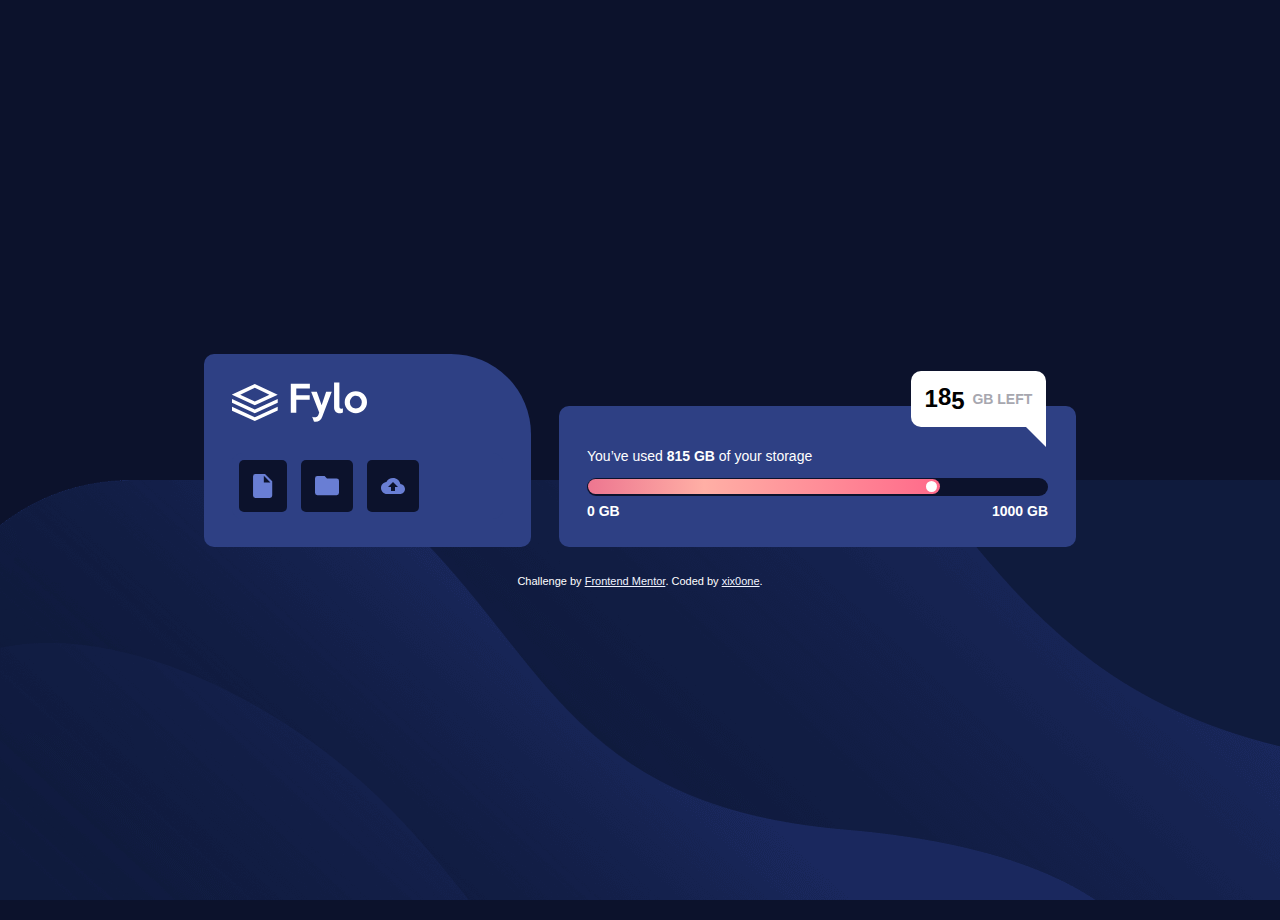
==== fylo-data-storage-component-master/index.html @ e4f8ab2f "add data storage" ====
<!DOCTYPE html>
<html lang="en">
  <head>
    <meta charset="UTF-8">
    <meta name="viewport" content="width=device-width, initial-scale=1.0">
    <link rel="icon" type="image/png" sizes="32x32" href="./images/favicon-32x32.png">
    <link rel="stylesheet" type="text/css" href="style.css">
    <title>Fylo data storage component</title>
    <style>

    </style>
  </head>
  <body>
    <main>

        <div>
          <img src="images/logo.svg" alt="logo">
          <div class="icons">
            <p><img src="images/icon-document.svg" alt="icon document"></p>
            <p><img src="images/icon-folder.svg" alt="icon folder"></p>
            <p><img src="images/icon-upload.svg" alt="icon upload"></p>
          </div>
        </div>

        <div>
          <p>You’ve used <span>815 GB</span> of your storage</p>
          <p class="absolute-panel">
            <span class="numbers">
              1<span>8</span><span>5</span>
            </span>
            &nbsp;&nbsp;
            <span>GB LEFT</span>
          </p>
          <div class="scroll-color">
            <div><span class="point"></span></div>
          </div>
          <div class="bottom-panel">
            <p><span>0 GB</span></p>
            <p><span>1000 GB</span></p>
          </div>
        </div>
    
    </main> 
    <footer>
      <div class="attribution">
        Challenge by <a href="https://www.frontendmentor.io?ref=challenge" target="_blank">Frontend Mentor</a>. 
        Coded by <a href="https://github.com/xix0one">xix0one</a>.
      </div>
    </footer>

  </body>
</html>
---- fylo-data-storage-component-master/style.css ----
@font-face {
    font-family: 'Raleway';
    src: url(https://fonts.google.com/specimen/Raleway);
}

* {
    padding: 0;
    margin: 0;
}

html {
    font-family: 'Raleway', sans-serif;
    font-size: 14px;
    font-weight: 400;
    color: white;
    background: url(images/bg-desktop.png) no-repeat bottom hsl(229, 57%, 11%);
    height: 100%;
}

main {
    display: flex;
    justify-content: center;
    align-items: end;
}

body {
    width: 900px;
    height: 100%;
    margin: 20px auto;
    display: flex;
    justify-content: center;
    flex-direction: column;
}

main div {
    background-color: hsl(228, 48%, 35%);
    padding: 1em;
    margin: 1em;
    border-radius: 10px;
}

main > div:first-child {
    border-radius: 10px 80px 10px 10px;
    flex: 1 100px;
}

main img:first-child {
    margin: 1em;
}

main div:last-child {
    position: relative;
}

.numbers {
    display: inline-block;
    font-size: 24px;
    font-weight: 700;
}

.numbers span {
    position: relative;
}

.numbers span:nth-child(1){
    bottom: 2px;
}

.numbers span:nth-child(2) {
    top: 2px
}

main div span {
    font-weight: 700;
}

main > div:last-child > p:nth-child(2) {
    background-color: white;
    color: black;
    padding: 1em;
    border-radius: 10px 10px 0 10px;

    position: absolute;
    bottom: 120px;
    left: 68%;
}

.absolute-panel {
    display: flex;
    align-items: center;
    justify-content: space-around;
    padding: 1em;
}

.absolute-panel span {
    display: inline-block;
}

main > div:last-child {
    padding: 2em;
    flex: 3;
}

main > div:last-child > p:first-child {
    margin-top: 1em;
}

.absolute-panel::after {
    content: '';
    position: absolute;
    top: 100%;
    border: solid;
    border-width: 0 20px 20px 0;
    bottom: -15px;
    right: 0;
    border-color: transparent white;
}

.scroll-color {
    height: 15px;
    background-color: hsl(229, 57%, 11%);
    border-radius: 10px;
    padding: .1rem;
    margin: 1rem 0 .5rem 0;
    
    display: flex;
    justify-content: start;
    align-items: center;
    flex-direction: row;
}

.scroll-color div {
    padding: .3rem;
    margin: 0;
    height: 6px;
    width: 75%;
    border-radius: 20px;
    background: rgb(237,118,144);
    background: linear-gradient(90deg, rgba(237,118,144,1) 0%, rgba(255,175,165,1) 33%, rgba(255,106,138,1) 100%);
}

.icons {
    display: flex;
    flex-direction: row;
    justify-content: space-between;
    padding: 0;
}

.icons p {
    background-color: hsl(229, 57%, 11%);
    border-radius: 5px;

    display: flex;
    align-items: center;
    margin: .5rem;
}

.point {
    display: inline-block;
    background-color: white;
    height: .8rem;
    width: .8rem;
    border-radius: 20px;
    position: relative;
    bottom: 4.5px;
    left: 97%;
}

.icons p:last-child {
    margin-right: 6rem;
}

.bottom-panel {
    display: flex;
    flex-direction: row;
    justify-content: space-between;
    padding: 0;
    margin: 0;
}

.absolute-panel > span:last-child {
    color: hsl(240, 5%, 67%);
    font-size: 14px;
}

footer {
    margin: 1em;
}

@media screen and (max-width: 420px) {
    html {
        background: url(images/bg-mobile.png) no-repeat center hsl(229, 57%, 11%);
        height: 680px;
        min-width: 375px;
    }

    body {
        width: 375px;
    }

    body,
    main {
        flex-direction: column;
        align-items: center;   
    }

    .icons p:last-child {
        margin-right: 3em;
    }

    main > div:last-child > p:nth-child(2) {
        position: absolute;
        bottom: -30px;
        left: 75px;
        border-radius: 10px;
    }

    .absolute-panel::after {
        border: 0;
    }

    .bottom-panel {
        margin-bottom: 1rem;
    }

    footer {
        margin-top: 3em;
    }
}

.attribution { font-size: 11px; text-align: center; }
.attribution a { color: hsl(229, 100%, 97%); }
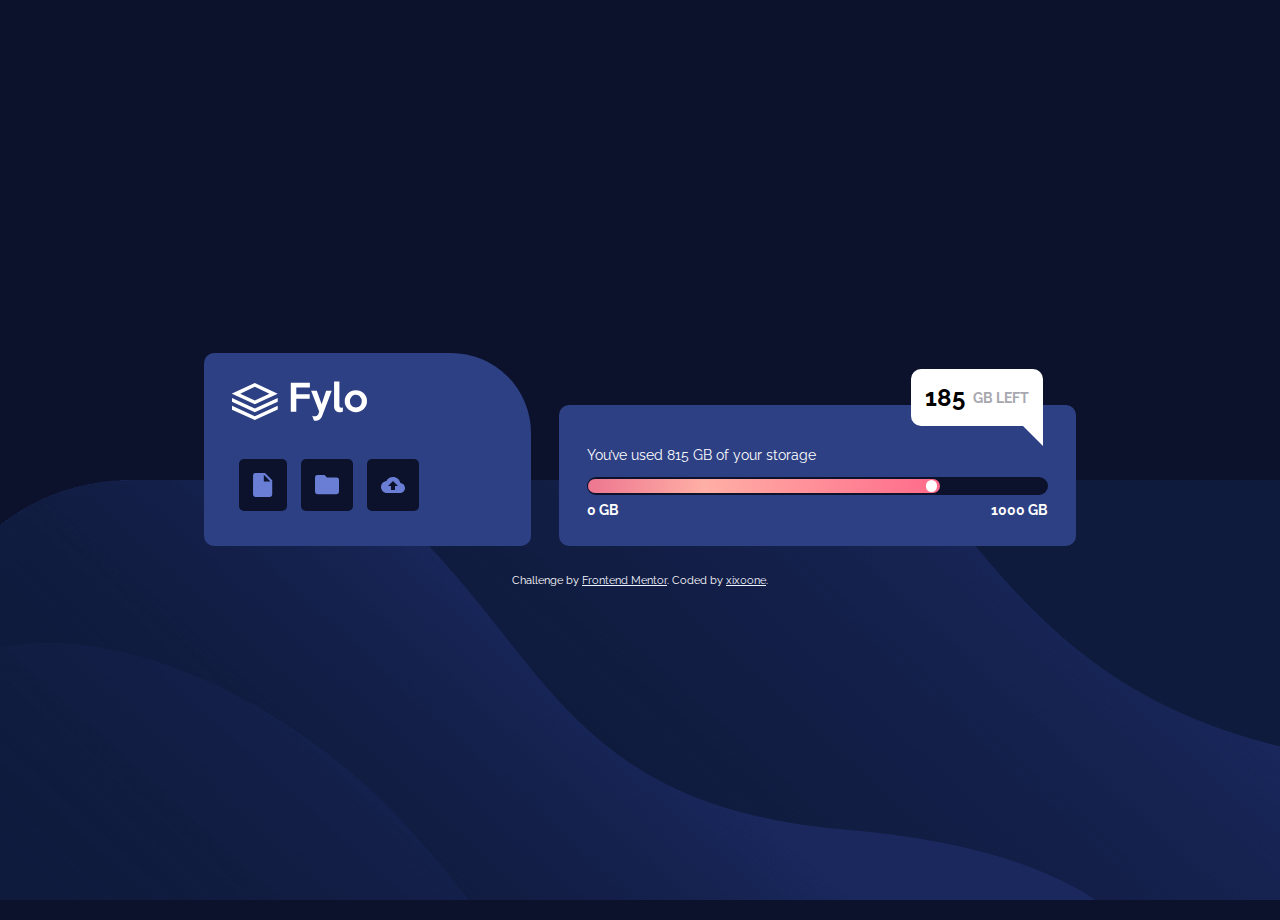
==== commit a5c9fdfc: "add font" ====
--- a/fylo-data-storage-component-master/index.html
+++ b/fylo-data-storage-component-master/index.html
@@ -5,6 +5,9 @@
     <meta name="viewport" content="width=device-width, initial-scale=1.0">
     <link rel="icon" type="image/png" sizes="32x32" href="./images/favicon-32x32.png">
     <link rel="stylesheet" type="text/css" href="style.css">
+    <link rel="preconnect" href="https://fonts.googleapis.com">
+    <link rel="preconnect" href="https://fonts.gstatic.com" crossorigin>
+    <link href="https://fonts.googleapis.com/css2?family=Poppins:ital,wght@0,100;0,200;0,300;0,400;0,500;0,600;0,700;0,800;0,900;1,100;1,200;1,300;1,400;1,500;1,600;1,700;1,800;1,900&family=Raleway:ital,wght@0,100..900;1,100..900&display=swap" rel="stylesheet">
     <title>Fylo data storage component</title>
     <style>
 
@@ -23,7 +26,7 @@
         </div>
 
         <div>
-          <p>You’ve used <span>815 GB</span> of your storage</p>
+          <p>You’ve used 815 GB of your storage</p>
           <p class="absolute-panel">
             <span class="numbers">
               1<span>8</span><span>5</span>
--- a/fylo-data-storage-component-master/style.css
+++ b/fylo-data-storage-component-master/style.css
@@ -1,15 +1,10 @@
-@font-face {
-    font-family: 'Raleway';
-    src: url(https://fonts.google.com/specimen/Raleway);
-}
-
 * {
     padding: 0;
     margin: 0;
 }
 
 html {
-    font-family: 'Raleway', sans-serif;
+    font-family: "Raleway", sans-serif;
     font-size: 14px;
     font-weight: 400;
     color: white;
@@ -56,18 +51,6 @@
     display: inline-block;
     font-size: 24px;
     font-weight: 700;
-}
-
-.numbers span {
-    position: relative;
-}
-
-.numbers span:nth-child(1){
-    bottom: 2px;
-}
-
-.numbers span:nth-child(2) {
-    top: 2px
 }
 
 main div span {
